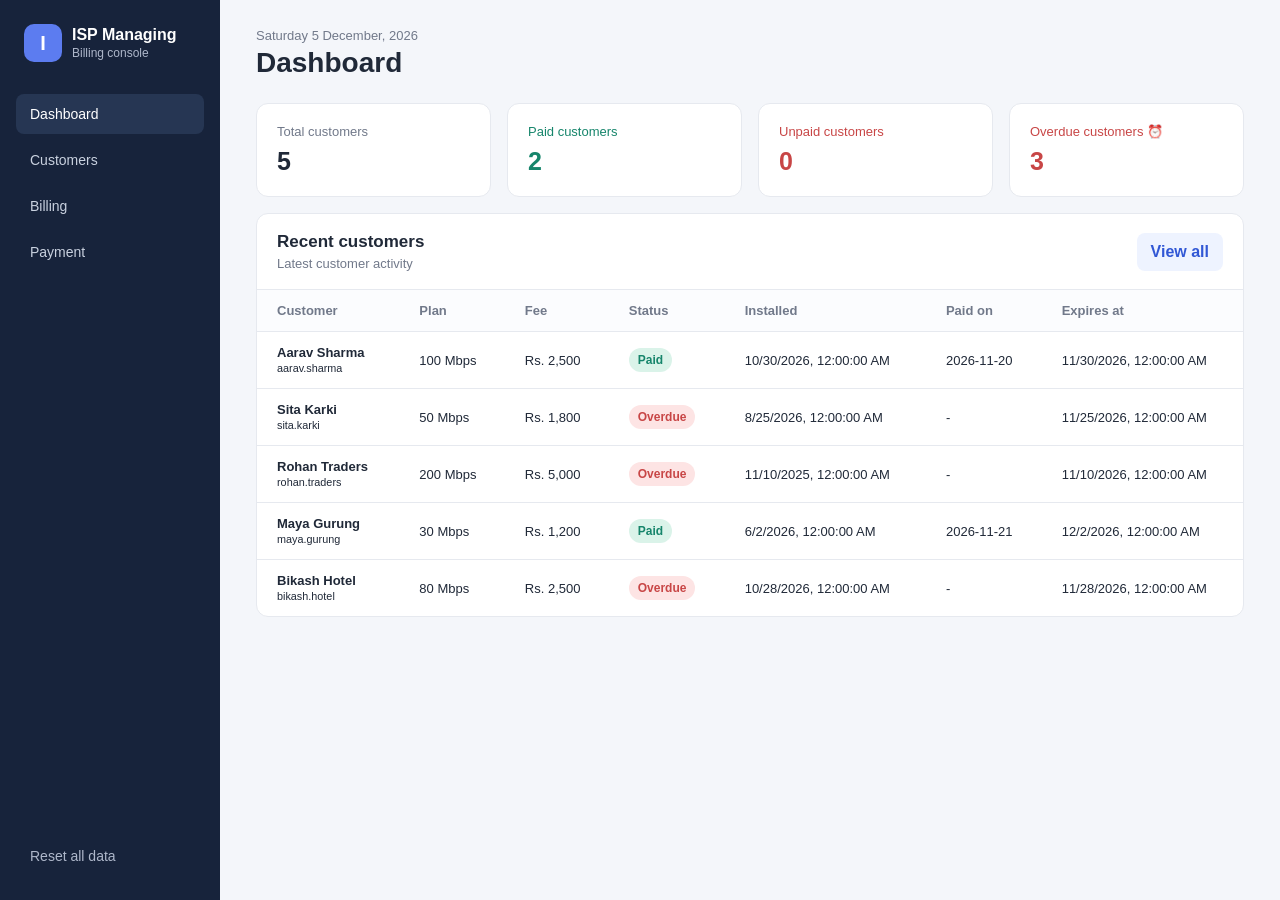
==== index.html @ e19ad90b "Add root entry page for GitHub Pages Co-authored-by: Copilot <223556219+Copilot@users.noreply.github" ====
<!DOCTYPE html>
<html lang="en">
<head>
    <meta charset="UTF-8">
    <meta name="viewport" content="width=device-width, initial-scale=1.0">
    <title>ISP Managing</title>
    <meta name="theme-color" content="#17233b">
    <meta name="apple-mobile-web-app-capable" content="yes">
    <meta name="apple-mobile-web-app-status-bar-style" content="default">
    <link rel="manifest" href="manifest.webmanifest">
    <link rel="apple-touch-icon" href="icon.svg">
    <link rel="stylesheet" href="style.css">
</head>
<body>
    <aside class="sidebar">
        <div class="brand">
            <div class="brand-mark">I</div>
            <div>
                <strong>ISP Managing</strong>
                <span>Billing console</span>
            </div>
        </div>

        <nav>
            <button class="nav-item active" data-view="dashboard">Dashboard</button>
            <button class="nav-item" data-view="customers">Customers</button>
            <button class="nav-item" data-view="billing">Billing</button>
            <button class="nav-item" data-view="payments">Payment</button>
        </nav>

        <button class="nav-item reset-data" id="resetData">Reset all data</button>
    </aside>

    <main>
        <header>
            <div>
                <p class="eyebrow" id="today"></p>
                <h1 id="pageTitle">Dashboard</h1>
            </div>
            <button class="primary" id="openCustomerModal" hidden>+ Add customer</button>
        </header>

        <section class="view active" id="dashboardView">
            <div class="stats">
                <button class="stat stat-link" data-customer-status="all">
                    <span>Total customers</span>
                    <strong id="customerCount">0</strong>
                </button>
                <button class="stat stat-link dashboard-paid" data-customer-status="Paid">
                    <span>Paid customers</span>
                    <strong id="paidCount">0</strong>
                </button>
                <button class="stat stat-link dashboard-unpaid" data-customer-status="Pending">
                    <span>Unpaid customers</span>
                    <strong id="unpaidCount">0</strong>
                </button>
                <button class="stat stat-link dashboard-overdue" data-customer-status="Overdue">
                    <span>Overdue customers <span aria-hidden="true">⏰</span></span>
                    <strong id="overdueCount">0</strong>
                </button>
            </div>

            <div class="panel">
                <div class="panel-header">
                    <div>
                        <h2>Recent customers</h2>
                        <p>Latest customer activity</p>
                    </div>
                    <button class="secondary" data-go="customers">View all</button>
                </div>
                <div class="table-wrap">
                    <table>
                        <thead>
                            <tr>
                                <th>Customer</th>
                                <th>Plan</th>
                                <th>Fee</th>
                                <th>Status</th>
                                <th>Installed</th>
                                <th>Paid on</th>
                                <th>Expires at</th>
                            </tr>
                        </thead>
                        <tbody id="recentCustomerRows"></tbody>
                    </table>
                </div>
            </div>
        </section>

        <section class="view" id="customersView">
            <div class="toolbar">
                <input type="search" id="customerSearch" placeholder="Search name, phone or username...">
                <select id="statusFilter">
                    <option value="all">All statuses</option>
                    <option value="Paid">Paid</option>
                    <option value="Pending">Unpaid</option>
                    <option value="Overdue">Overdue</option>
                </select>
            </div>
            <div class="panel">
                <div class="table-wrap">
                    <table>
                        <thead>
                            <tr>
                                        <th>Username</th>
                                <th>Customer</th>
                                <th>Phone</th>
                                <th>Plan</th>
                                        <th>Duration</th>
                                <th>Fee</th>
                                <th>Status</th>
                                        <th>Installed</th>
                                        <th>Paid on</th>
                                <th>Expires at</th>
                                <th></th>
                            </tr>
                        </thead>
                        <tbody id="customerRows"></tbody>
                    </table>
                </div>
            </div>
        </section>

        <section class="view" id="billingView">
            <div class="toolbar">
                <h2>Package installation history</h2>
            </div>
            <div class="panel">
                <div class="table-wrap">
                    <table>
                        <thead>
                            <tr>
                                <th>Username</th>
                                <th>Customer</th>
                                <th>Plan</th>
                                <th>Duration</th>
                                <th>Fee</th>
                                <th>Installed at</th>
                                <th>Expires at</th>
                                <th>Status</th>
                                <th>Action</th>
                            </tr>
                        </thead>
                        <tbody id="billingRows"></tbody>
                    </table>
                </div>
            </div>
        </section>

        <section class="view" id="paymentsView">
            <div class="stats">
                <article class="stat payment-monthly">
                    <span>Monthly revenue</span>
                    <strong id="monthlyRevenue">Rs. 0</strong>
                </article>
                <article class="stat payment-yearly">
                    <span>Yearly revenue</span>
                    <strong id="yearlyRevenue">Rs. 0</strong>
                </article>
                <article class="stat payment-unpaid">
                    <span>Unpaid amount</span>
                    <strong id="unpaidAmount">Rs. 0</strong>
                </article>
                <article class="stat payment-overdue">
                    <span>Overdue amount <span aria-hidden="true">⏰</span></span>
                    <strong id="overdueAmount">Rs. 0</strong>
                </article>
                <article class="stat payment-total">
                    <span>Total revenue</span>
                    <strong id="totalRevenue">Rs. 0</strong>
                </article>
            </div>
            <div class="panel">
                <div class="panel-header">
                    <div>
                        <h2>Payment history</h2>
                        <p>Recorded customer payments</p>
                    </div>
                </div>
                <div class="table-wrap">
                    <table>
                        <thead>
                            <tr>
                                <th>Username</th>
                                <th>Customer</th>
                                <th>Payment date</th>
                                <th>Amount</th>
                            </tr>
                        </thead>
                        <tbody id="paymentRows"></tbody>
                    </table>
                </div>
            </div>
        </section>
    </main>

    <div class="modal-backdrop" id="customerModal" aria-hidden="true">
        <div class="modal">
            <div class="modal-header">
                <h2 id="customerModalTitle">Add customer</h2>
                <button class="icon-button" id="closeCustomerModal" aria-label="Close">&times;</button>
            </div>
            <form id="customerForm">
                <label>Full name<input name="name" required></label>
                <label>Phone<input name="phone" required></label>
                <label>Username<input name="username" required></label>
                <div class="initial-package-fields">
                    <h3>Initial package</h3>
                    <div class="form-grid">
                        <label>Plan
                            <select name="plan">
                                <option>30 Mbps</option>
                                <option>50 Mbps</option>
                                <option>80 Mbps</option>
                                <option>100 Mbps</option>
                                <option>200 Mbps</option>
                            </select>
                        </label>
                        <label>Fee (Rs.)<input name="fee" type="number" min="1" required></label>
                    </div>
                    <div class="form-grid">
                        <label>Duration
                            <select name="months">
                                <option value="1">1 month</option>
                                <option value="3">3 months</option>
                                <option value="6">6 months</option>
                                <option value="12">12 months</option>
                            </select>
                        </label>
                        <label>Status
                            <select name="status">
                                <option>Pending</option>
                                <option>Paid</option>
                            </select>
                        </label>
                        <label>Installed at<input name="installDate" type="datetime-local" required></label>
                        <label>Payment date<input name="paymentDate" type="date"></label>
                        <label>Expires at<input name="expiresAtPreview" type="datetime-local" readonly></label>
                    </div>
                </div>
                <button class="primary form-submit" type="submit" id="saveCustomerButton">Save customer</button>
            </form>
        </div>
    </div>

    <div class="modal-backdrop" id="packageModal" aria-hidden="true">
        <div class="modal">
            <div class="modal-header">
                <div>
                    <h2>Install package</h2>
                    <p id="packageCustomerName"></p>
                </div>
                <button class="icon-button" id="closePackageModal" aria-label="Close">&times;</button>
            </div>
            <form id="packageForm">
                <div class="form-grid">
                    <label>Plan
                        <select name="plan">
                            <option>30 Mbps</option>
                            <option>50 Mbps</option>
                            <option>80 Mbps</option>
                            <option>100 Mbps</option>
                            <option>200 Mbps</option>
                        </select>
                    </label>
                    <label>Fee (Rs.)<input name="fee" type="number" min="1" required></label>
                </div>
                <div class="form-grid">
                    <label>Duration
                        <select name="months">
                            <option value="1">1 month</option>
                            <option value="3">3 months</option>
                            <option value="6">6 months</option>
                            <option value="12">12 months</option>
                        </select>
                    </label>
                    <label>Status
                        <select name="status">
                            <option>Pending</option>
                            <option>Paid</option>
                        </select>
                    </label>
                </div>
                <div class="form-grid">
                    <label>Installed at<input name="installDate" type="datetime-local" required></label>
                    <label>Expires at<input name="expiresAtPreview" type="datetime-local" readonly></label>
                </div>
                <label>Payment date<input name="paymentDate" type="date"></label>
                <button class="primary form-submit" type="submit">Install package</button>
            </form>
        </div>
    </div>

    <script src="ff.js"></script>
</body>
</html>
---- style.css ----
:root {
    --navy: #17233b;
    --blue: #3157d5;
    --blue-light: #eef3ff;
    --green: #16856b;
    --red: #c84646;
    --amber: #9a6b11;
    --text: #202938;
    --muted: #71798a;
    --border: #e6e9ef;
    --background: #f4f6fa;
}

* { box-sizing: border-box; }
[hidden] { display: none !important; }

body {
    margin: 0;
    min-height: 100vh;
    overflow-x: hidden;
    font-family: Inter, Segoe UI, Arial, sans-serif;
    color: var(--text);
    background: var(--background);
}

.sidebar {
    position: fixed;
    inset: 0 auto 0 0;
    width: 220px;
    padding: 24px 16px;
    background: var(--navy);
    color: white;
    display: flex;
    flex-direction: column;
}

.brand {
    display: flex;
    align-items: center;
    gap: 10px;
    margin: 0 8px 32px;
}

.brand-mark {
    width: 38px;
    height: 38px;
    border-radius: 10px;
    display: grid;
    place-items: center;
    background: #5c7cf0;
    font-size: 20px;
    font-weight: 800;
}

.brand strong, .brand span { display: block; }
.brand span { color: #aeb7ca; font-size: 12px; margin-top: 2px; }

nav { display: grid; gap: 6px; }

.nav-item {
    width: 100%;
    border: 0;
    border-radius: 8px;
    padding: 12px 14px;
    background: transparent;
    color: #c9d1df;
    text-align: left;
    cursor: pointer;
    font-size: 14px;
}

.nav-item:hover, .nav-item.active { background: #263653; color: white; }
.reset-data { margin-top: auto; color: #aeb7ca; }

main {
    margin-left: 220px;
    min-height: 100vh;
    max-height: 100vh;
    overflow-y: auto;
    padding: 28px 36px;
}

header, .panel-header, .toolbar {
    display: flex;
    align-items: center;
    justify-content: space-between;
}

header { margin-bottom: 24px; }
h1 { margin: 4px 0 0; font-size: 28px; }
h2 { margin: 0; font-size: 17px; }
.eyebrow { margin: 0; color: var(--muted); font-size: 13px; }

button, input, select { font: inherit; }

.primary, .secondary {
    border: 0;
    border-radius: 8px;
    padding: 10px 14px;
    cursor: pointer;
    font-weight: 700;
}

.primary { background: var(--blue); color: white; }
.secondary { background: var(--blue-light); color: var(--blue); }
.primary:hover { background: #264abf; }

.view { display: none; }
.view.active { display: block; }

.stats {
    display: grid;
    grid-template-columns: repeat(auto-fit, minmax(190px, 1fr));
    gap: 16px;
    margin-bottom: 16px;
}

.stat {
    background: white;
    border: 1px solid var(--border);
    border-radius: 12px;
    padding: 20px;
    display: grid;
    gap: 8px;
}

.stat span { color: var(--muted); font-size: 13px; }
.stat strong { font-size: 25px; }
.stat small { color: var(--muted); }
.stat .positive { color: var(--green); }
.stat-link {
    width: 100%;
    color: var(--text);
    text-align: left;
    cursor: pointer;
}
.stat-link:hover { border-color: #b9c8fb; box-shadow: 0 3px 12px rgba(49, 87, 213, .08); }
.dashboard-paid > span, .dashboard-paid > strong { color: var(--green); }
.dashboard-unpaid > span, .dashboard-unpaid > strong,
.dashboard-overdue > span, .dashboard-overdue > strong { color: var(--red); }

.payment-monthly span { color: var(--blue); }
.payment-yearly span { color: var(--amber); }
.payment-monthly strong, .payment-yearly strong { color: var(--green); }
.payment-unpaid strong, .payment-overdue strong { color: var(--red); }

.panel {
    background: white;
    border: 1px solid var(--border);
    border-radius: 12px;
    overflow: hidden;
}

.panel-header { padding: 18px 20px; }
.panel-header p { margin: 4px 0 0; color: var(--muted); font-size: 13px; }

.toolbar { margin-bottom: 14px; gap: 12px; }
.toolbar input, .toolbar select {
    border: 1px solid var(--border);
    border-radius: 8px;
    background: white;
    padding: 10px 12px;
}
.toolbar input { width: 300px; }

.table-wrap {
    max-height: 520px;
    overflow: auto;
}
table { width: 100%; border-collapse: collapse; font-size: 13px; }
th, td { padding: 13px 20px; border-top: 1px solid var(--border); text-align: left; }
th { color: var(--muted); font-weight: 600; background: #fbfcfe; }
td { white-space: nowrap; }

.status {
    display: inline-block;
    border-radius: 999px;
    padding: 5px 9px;
    font-size: 12px;
    font-weight: 700;
}
.status-paid { background: #daf3e9; color: var(--green); }
.status-pending { background: #fff1ce; color: var(--amber); }
.status-overdue { background: #fde4e4; color: var(--red); }

.action-button {
    border: 0;
    border-radius: 6px;
    background: #edf1ff;
    color: var(--blue);
    padding: 7px 9px;
    cursor: pointer;
    margin-right: 4px;
}
.action-button.danger { background: #fff0f0; color: var(--red); }

.modal-backdrop {
    position: fixed;
    inset: 0;
    z-index: 10;
    display: none;
    place-items: center;
    overflow-y: auto;
    padding: 16px;
    background: rgba(15, 24, 43, .48);
}
.modal-backdrop.open { display: grid; }

.modal {
    width: min(520px, calc(100% - 32px));
    max-height: calc(100vh - 32px);
    max-height: calc(100dvh - 32px);
    display: flex;
    flex-direction: column;
    border-radius: 14px;
    background: white;
    padding: 20px;
    box-shadow: 0 20px 50px rgba(20, 30, 50, .25);
}
.modal-header { display: flex; justify-content: space-between; align-items: center; flex: 0 0 auto; margin-bottom: 16px; }
.icon-button { border: 0; background: transparent; font-size: 24px; cursor: pointer; color: var(--muted); }

form { display: grid; gap: 12px; }
#customerForm, #packageForm {
    min-height: 0;
    flex: 1 1 auto;
    overflow-y: auto;
    overscroll-behavior: contain;
}
form label { display: grid; gap: 7px; color: var(--muted); font-size: 13px; }
form input, form select { width: 100%; border: 1px solid var(--border); border-radius: 8px; padding: 10px; }
.form-grid { display: grid; grid-template-columns: 1fr 1fr; gap: 12px; }
.form-submit { margin-top: 4px; }
.initial-package-fields { display: grid; gap: 12px; }
.initial-package-fields h3 { margin: 4px 0 0; color: var(--text); font-size: 15px; }
.customer-name-link {
    border: 0;
    padding: 0;
    background: transparent;
    color: var(--blue);
    cursor: pointer;
    font-weight: 700;
}
.customer-name-link:hover { text-decoration: underline; }

.empty { color: var(--muted); text-align: center; padding: 30px; }

@media (max-width: 800px) {
    .sidebar { position: static; width: 100%; height: auto; padding: 12px; }
    .brand { margin-bottom: 10px; }
    nav { grid-template-columns: repeat(4, minmax(0, 1fr)); }
    .reset-data { margin-top: 6px; }
    main { margin-left: 0; padding: 20px 16px; }
    .stats { grid-template-columns: 1fr; }
    .toolbar { align-items: stretch; }
    .toolbar input { width: 100%; }
    .form-grid { grid-template-columns: 1fr; }
    .modal-backdrop { padding: 8px; }
    .modal {
        width: 100%;
        max-height: calc(100vh - 16px);
        max-height: calc(100dvh - 16px);
        padding: 16px;
    }
}
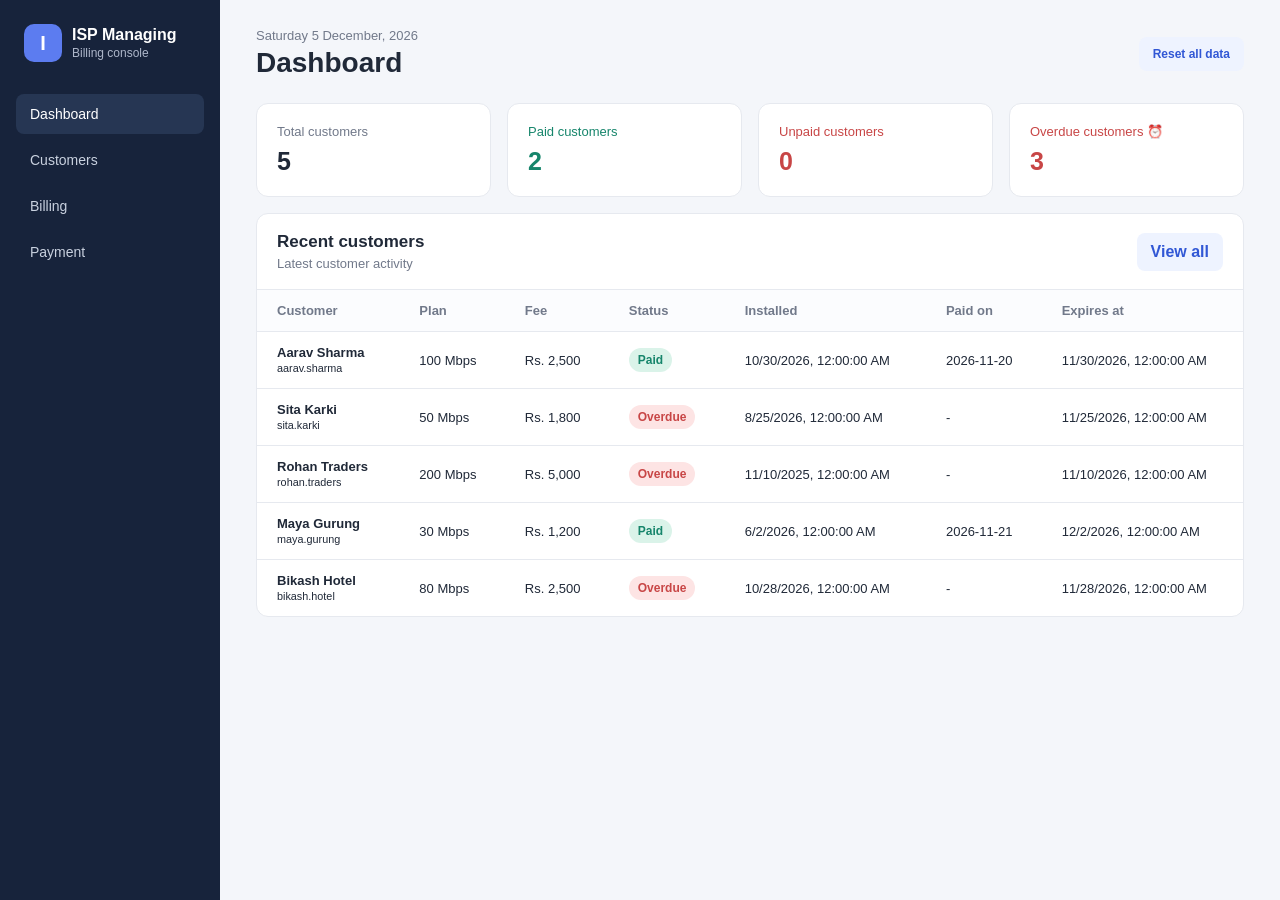
==== commit a2f11804: "Move reset action to header Co-authored-by: Copilot <223556219+Copilot@users.noreply.github.com>" ====
--- a/index.html
+++ b/index.html
@@ -28,7 +28,6 @@
             <button class="nav-item" data-view="payments">Payment</button>
         </nav>
 
-        <button class="nav-item reset-data" id="resetData">Reset all data</button>
     </aside>
 
     <main>
@@ -37,7 +36,10 @@
                 <p class="eyebrow" id="today"></p>
                 <h1 id="pageTitle">Dashboard</h1>
             </div>
-            <button class="primary" id="openCustomerModal" hidden>+ Add customer</button>
+            <div class="header-actions">
+                <button class="primary" id="openCustomerModal" hidden>+ Add customer</button>
+                <button class="secondary reset-data" id="resetData">Reset all data</button>
+            </div>
         </header>
 
         <section class="view active" id="dashboardView">
--- a/style.css
+++ b/style.css
@@ -70,8 +70,6 @@
 }
 
 .nav-item:hover, .nav-item.active { background: #263653; color: white; }
-.reset-data { margin-top: auto; color: #aeb7ca; }
-
 main {
     margin-left: 220px;
     min-height: 100vh;
@@ -87,6 +85,8 @@
 }
 
 header { margin-bottom: 24px; }
+.header-actions { display: flex; align-items: center; gap: 8px; }
+.reset-data { padding: 7px 10px; font-size: 12px; white-space: nowrap; }
 h1 { margin: 4px 0 0; font-size: 28px; }
 h2 { margin: 0; font-size: 17px; }
 .eyebrow { margin: 0; color: var(--muted); font-size: 13px; }
@@ -249,8 +249,9 @@
     .sidebar { position: static; width: 100%; height: auto; padding: 12px; }
     .brand { margin-bottom: 10px; }
     nav { grid-template-columns: repeat(4, minmax(0, 1fr)); }
-    .reset-data { margin-top: 6px; }
     main { margin-left: 0; padding: 20px 16px; }
+    header { flex-wrap: wrap; gap: 10px; }
+    .header-actions { margin-left: auto; }
     .stats { grid-template-columns: 1fr; }
     .toolbar { align-items: stretch; }
     .toolbar input { width: 100%; }
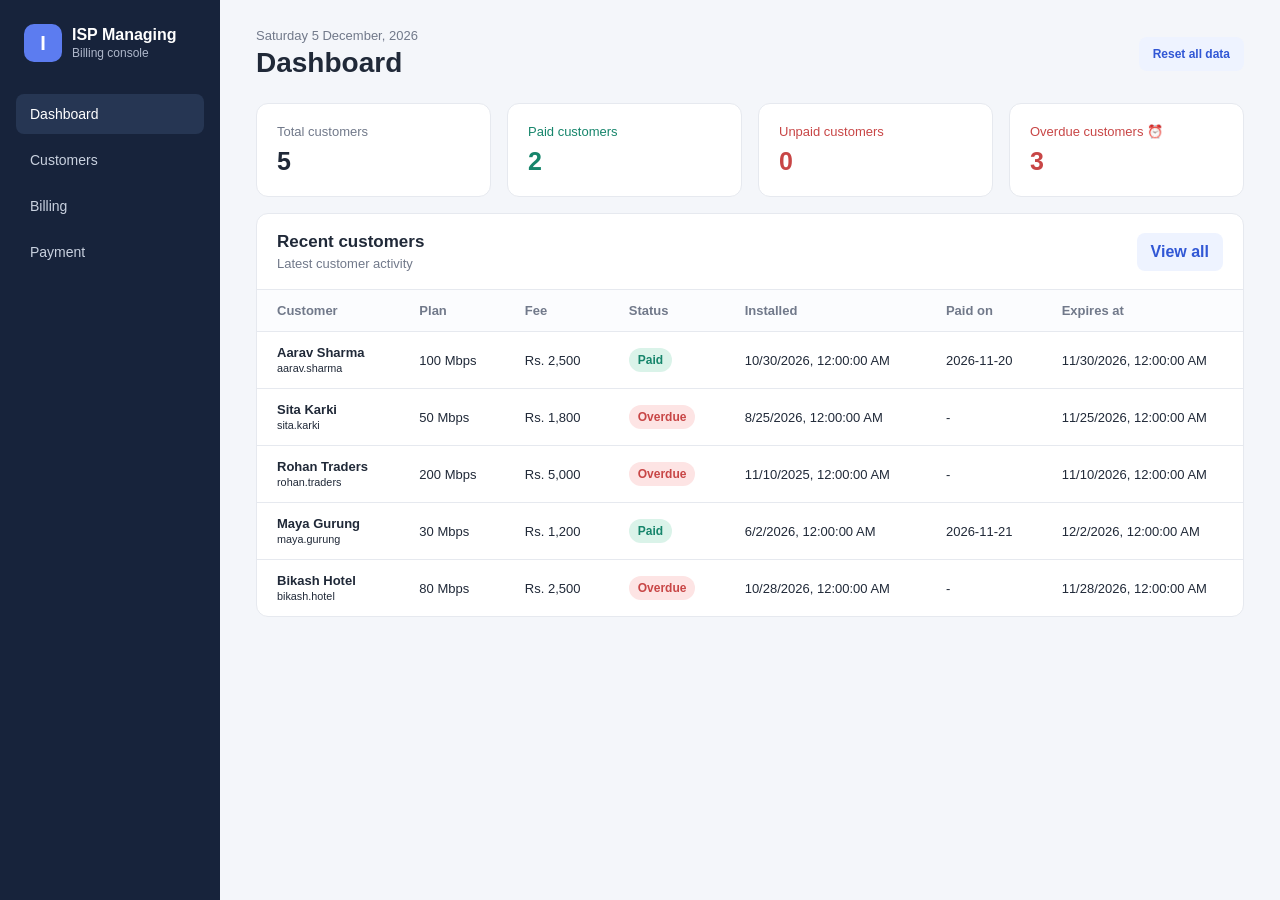
==== commit 853f972d: "Bust cached reset script URL" ====
--- a/index.html
+++ b/index.html
@@ -293,6 +293,22 @@
         </div>
     </div>
 
-    <script src="ff.js"></script>
+    <div class="modal-backdrop" id="resetPinModal" aria-hidden="true">
+        <div class="modal" role="dialog" aria-modal="true" aria-labelledby="resetPinTitle">
+            <div class="modal-header">
+                <h2 id="resetPinTitle">Reset all data</h2>
+                <button class="icon-button" id="closeResetPinModal" type="button" aria-label="Close">&times;</button>
+            </div>
+            <form id="resetPinForm">
+                <label>Reset PIN
+                    <input name="pin" type="password" inputmode="numeric" pattern="[0-9]{4}" maxlength="4" autocomplete="off" required>
+                </label>
+                <p class="form-error" id="resetPinError" role="alert" aria-live="polite"></p>
+                <button class="primary form-submit" type="submit">Continue</button>
+            </form>
+        </div>
+    </div>
+
+    <script src="ff.js?v=7"></script>
 </body>
 </html>
--- a/style.css
+++ b/style.css
@@ -231,6 +231,8 @@
 form input, form select { width: 100%; border: 1px solid var(--border); border-radius: 8px; padding: 10px; }
 .form-grid { display: grid; grid-template-columns: 1fr 1fr; gap: 12px; }
 .form-submit { margin-top: 4px; }
+.form-error:empty { display: none; }
+.form-error { margin: 0; color: var(--red); font-size: 13px; }
 .initial-package-fields { display: grid; gap: 12px; }
 .initial-package-fields h3 { margin: 4px 0 0; color: var(--text); font-size: 15px; }
 .customer-name-link {
